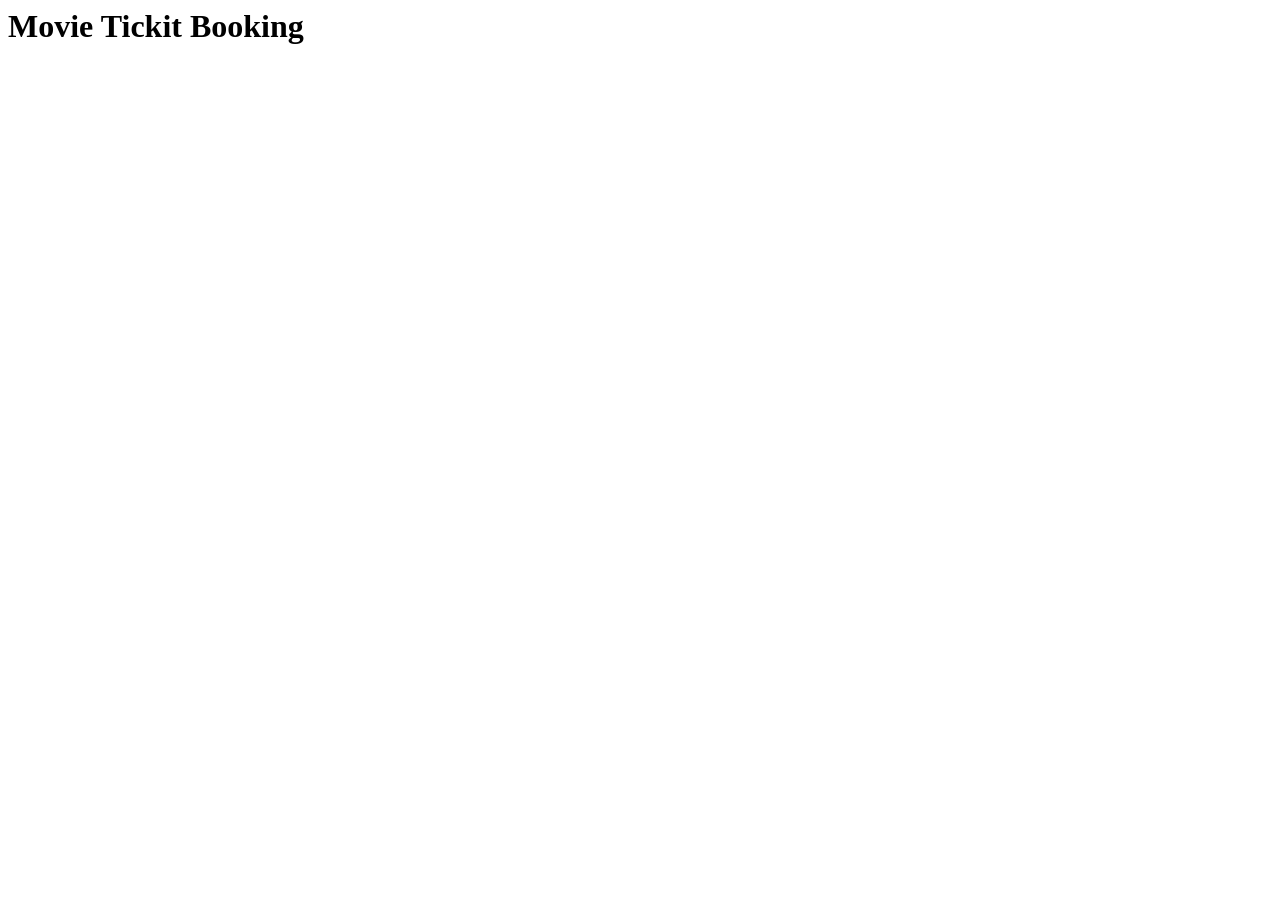
==== index.html @ 7fbd3057 "feat: add movie CRUD functionality" ====
<html lang="en">

<head>
    <meta charset="UTF-8">
    <meta name="viewport" content="width=device-width, initial-scale=1.0">
    <title>Movie</title>
</head>

<body>
    <h1>Movie Tickit Booking</h1>
</body>

</html>
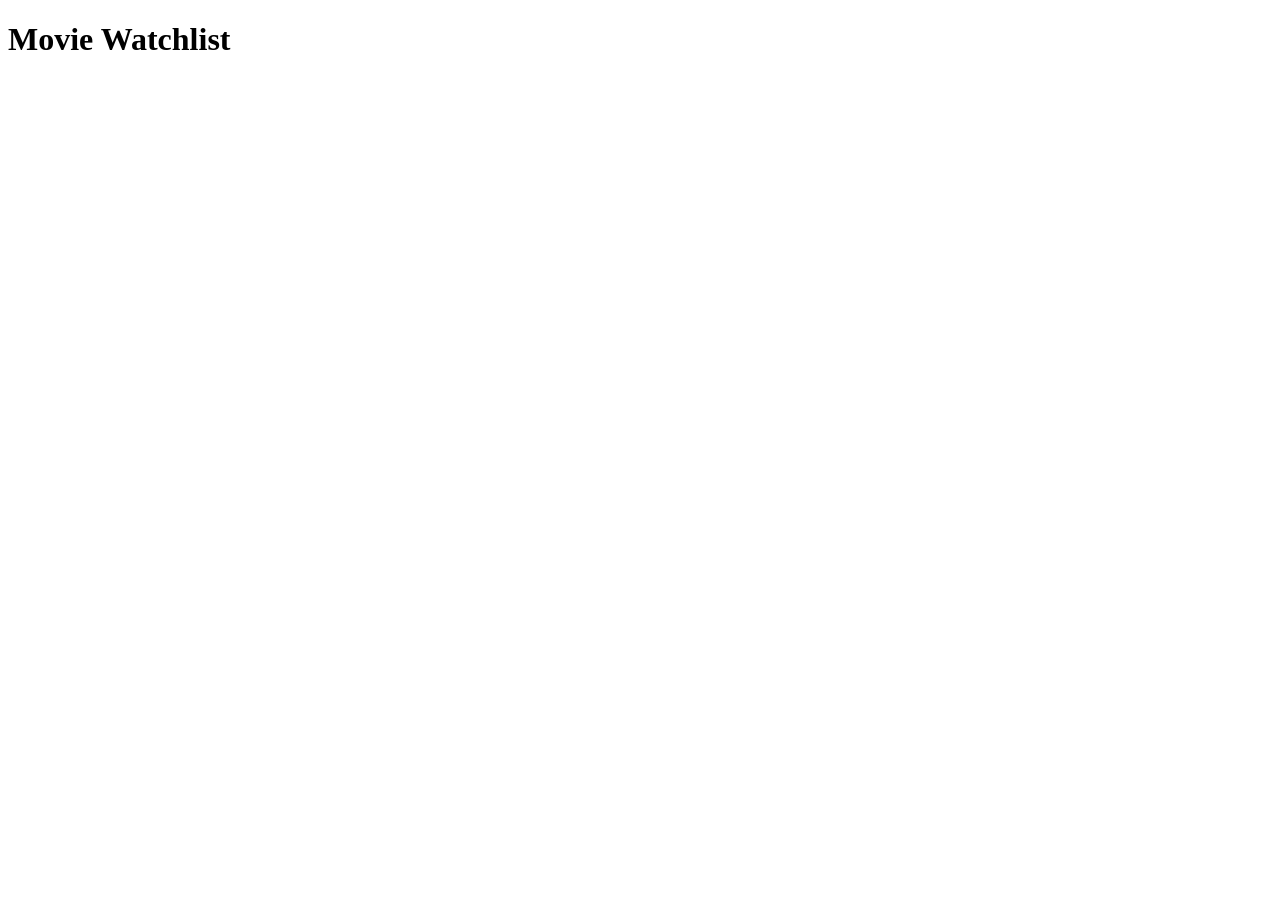
==== commit 41460dd7: "first commit" ====
--- a/index.html
+++ b/index.html
@@ -1,13 +1,11 @@
+<!DOCTYPE html>
 <html lang="en">
-
 <head>
     <meta charset="UTF-8">
     <meta name="viewport" content="width=device-width, initial-scale=1.0">
-    <title>Movie</title>
+    <title>Movie Watchlist</title>
 </head>
-
 <body>
-    <h1>Movie Tickit Booking</h1>
+    <h1>Movie Watchlist</h1>
 </body>
-
 </html>
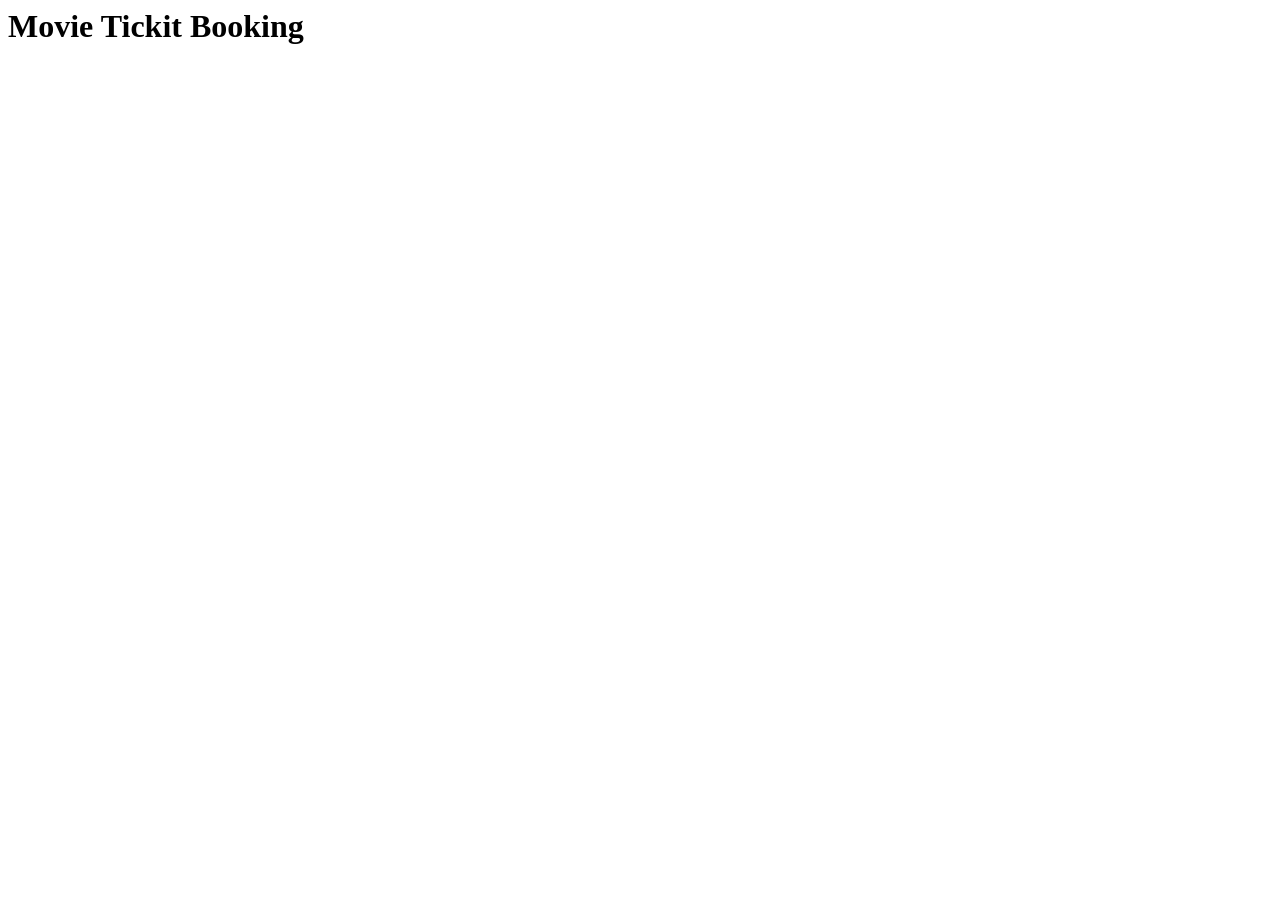
==== commit a8a61e7b: "Merge 7fbd3057b2ae1a97b04423969edee79846fdd41f into 6a3f8449e463da30629bc765eeee30164f5935a0" ====
--- a/index.html
+++ b/index.html
@@ -1,11 +1,13 @@
-<!DOCTYPE html>
 <html lang="en">
+
 <head>
     <meta charset="UTF-8">
     <meta name="viewport" content="width=device-width, initial-scale=1.0">
-    <title>Movie Watchlist</title>
+    <title>Movie</title>
 </head>
+
 <body>
-    <h1>Movie Watchlist</h1>
+    <h1>Movie Tickit Booking</h1>
 </body>
+
 </html>
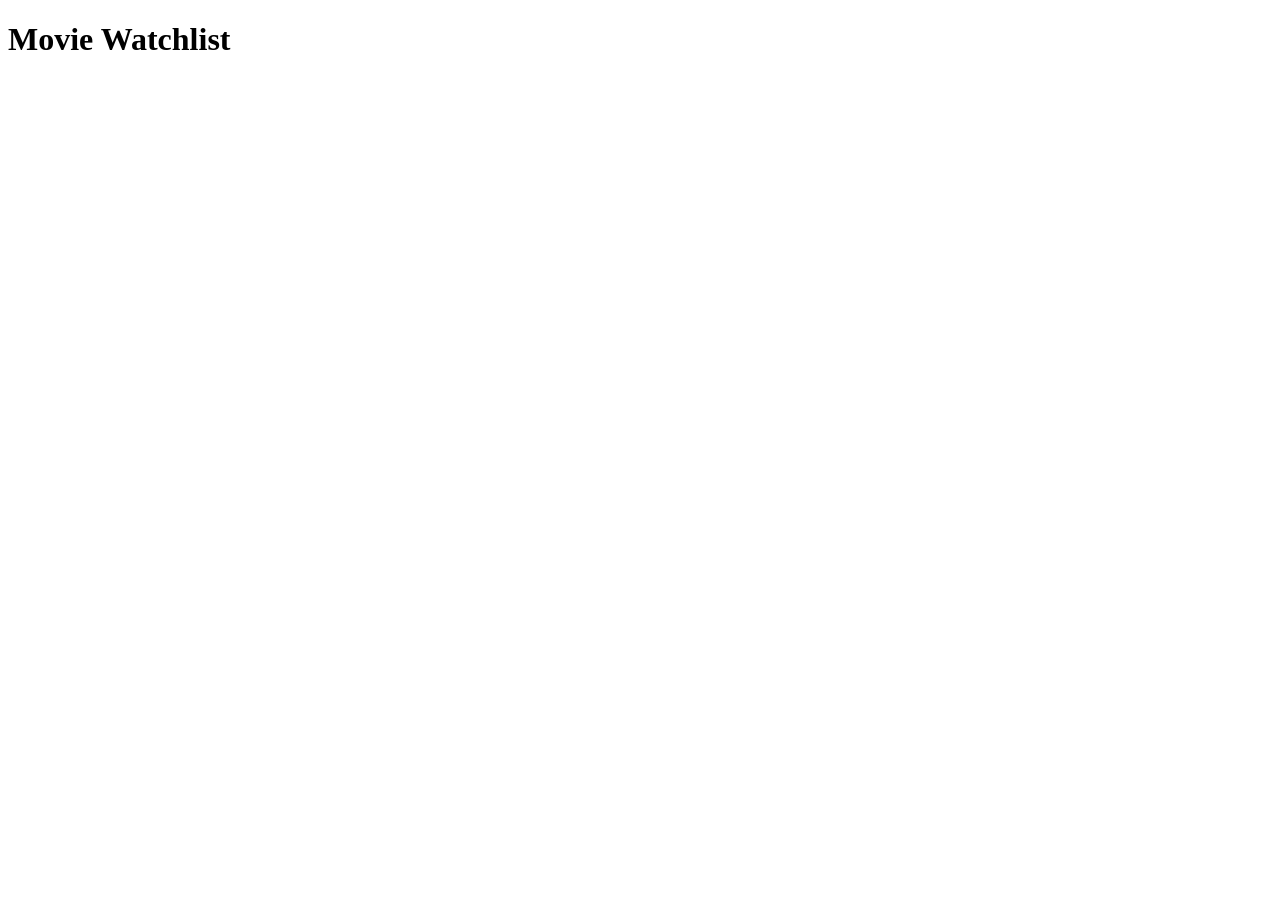
==== commit e1f7b661: "Merge 41460dd758c81c40c3fb4346f113c5dacbe81165 into 6a3f8449e463da30629bc765eeee30164f5935a0" ====
--- a/index.html
+++ b/index.html
@@ -1,13 +1,11 @@
+<!DOCTYPE html>
 <html lang="en">
-
 <head>
     <meta charset="UTF-8">
     <meta name="viewport" content="width=device-width, initial-scale=1.0">
-    <title>Movie</title>
+    <title>Movie Watchlist</title>
 </head>
-
 <body>
-    <h1>Movie Tickit Booking</h1>
+    <h1>Movie Watchlist</h1>
 </body>
-
 </html>
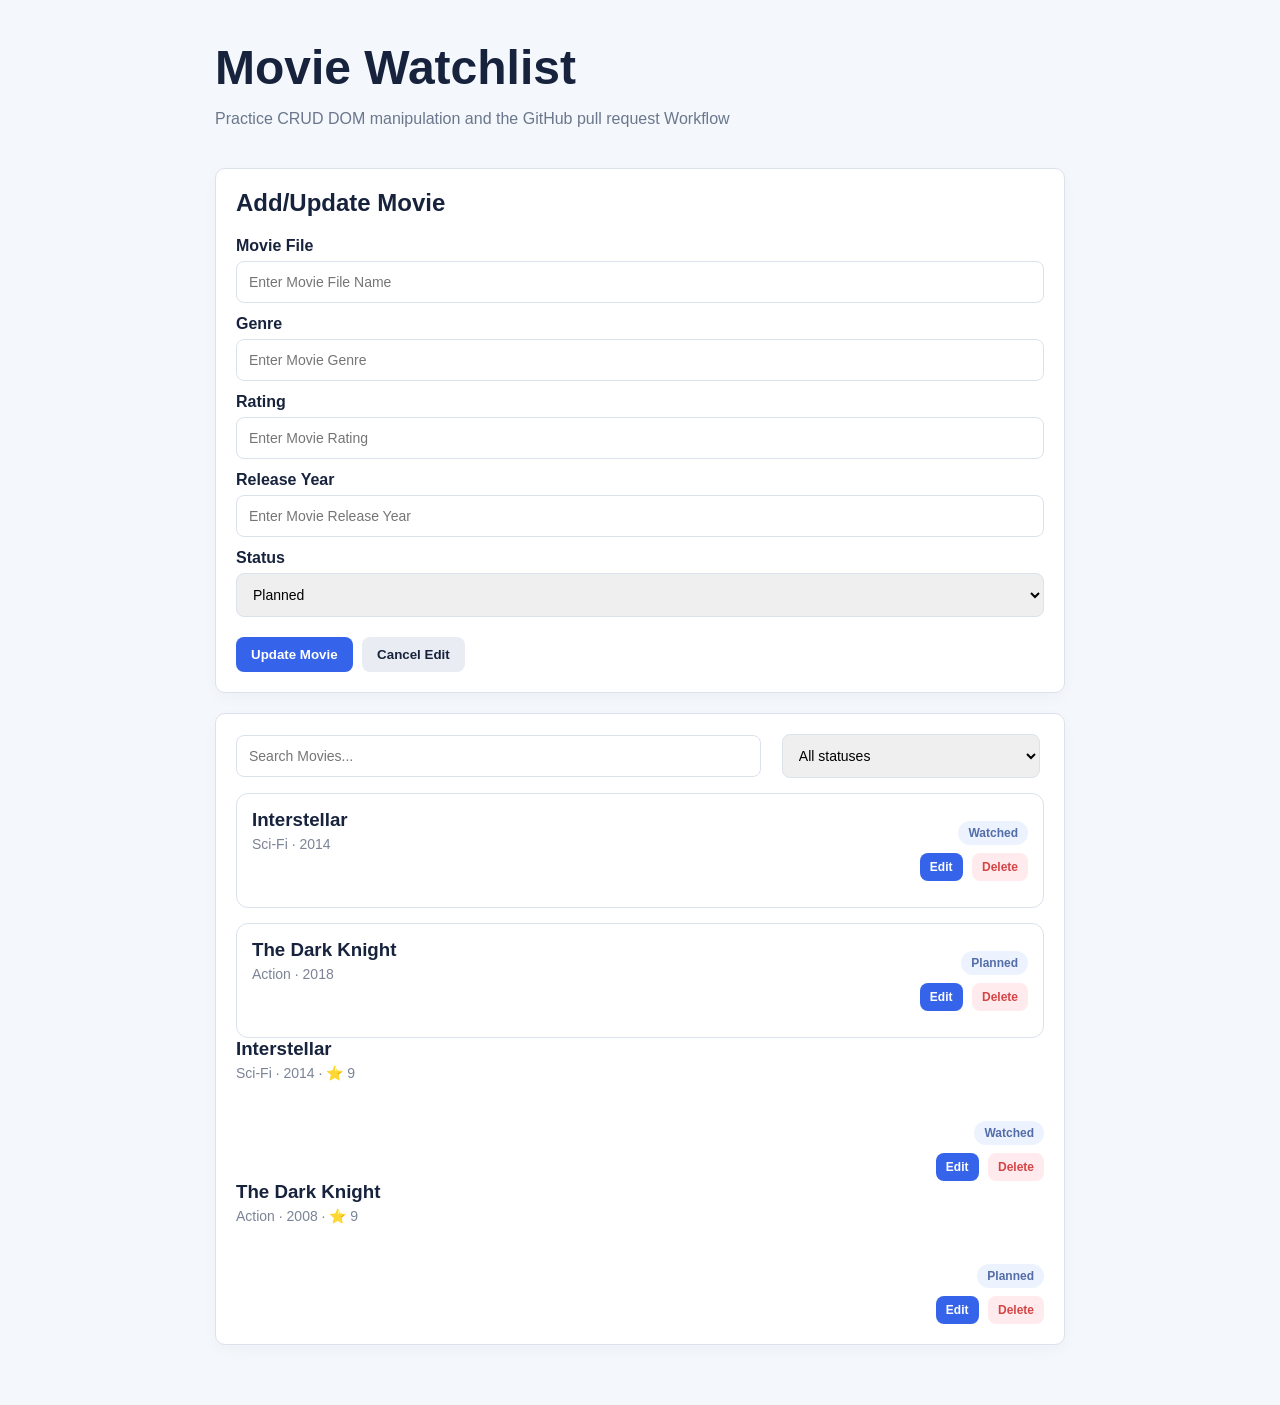
==== commit dc353086: "Feature update" ====
--- a/index.html
+++ b/index.html
@@ -1,11 +1,82 @@
-<!DOCTYPE html>
+<!doctype html>
 <html lang="en">
-<head>
-    <meta charset="UTF-8">
-    <meta name="viewport" content="width=device-width, initial-scale=1.0">
+  <head>
+    <meta charset="UTF-8" />
+    <meta name="viewport" content="width=device-width, initial-scale=1.0" />
     <title>Movie Watchlist</title>
-</head>
-<body>
-    <h1>Movie Watchlist</h1>
-</body>
+    <link rel="stylesheet" href="style.css" />
+  </head>
+  <body>
+    <div class="main">
+      <h1>Movie Watchlist</h1>
+      <p>Practice CRUD DOM manipulation and the GitHub pull request Workflow</p>
+      <div class="box1">
+        <h2>Add/Update Movie</h2>
+
+        <label for="movieFile">Movie File</label>
+        <input type="text" placeholder="Enter Movie File Name" id="movieFile" />
+
+        <label for="movieGenre">Genre</label>
+        <input type="text" placeholder="Enter Movie Genre" id="movieGenre" />
+
+        <label for="movieRating">Rating</label>
+        <input type="text" placeholder="Enter Movie Rating" id="movieRating" />
+
+        <label for="movieYear">Release Year</label>
+        <input
+          type="text"
+          placeholder="Enter Movie Release Year"
+          id="movieYear"
+        />
+
+        <label for="movieStatusSelect">Status</label>
+
+        <select id="movieStatusSelect">
+          <option value="Planned">Planned</option>
+          <option value="Watched">Watched</option>
+        </select>
+
+        <button id="UpdateMovie">Update Movie</button>
+        <button id="cancelEdit">Cancel Edit</button>
+      </div>
+
+      <div class="box2">
+        <input type="text" placeholder="Search Movies..." id="searchMovie" />
+        <select id="Allstatus">
+          <option value="All">All statuses</option>
+          <option value="Planned">Planned</option>
+          <option value="Watched">Watched</option>
+        </select>
+        <div class="Interstellar">
+          <div class="movie-info">
+            <h3>Interstellar</h3>
+            <p>Sci-Fi · 2014</p>
+          </div>
+          <div class="movie-actions">
+            <span class="status">Watched</span>
+            <div class="buttons">
+              <button class="edit-btn">Edit</button>
+              <button class="delete-btn">Delete</button>
+            </div>
+          </div>
+        </div>
+        <div class="TheDarkKnight">
+          <div class="movie-info">
+            <h3>The Dark Knight</h3>
+            <p>Action · 2018</p>
+          </div>
+
+          <div class="movie-actions">
+            <span class="status">Planned</span>
+
+            <div class="buttons">
+              <button class="edit-btn">Edit</button>
+              <button class="delete-btn">Delete</button>
+            </div>
+          </div>
+        </div>
+      </div>
+    </div>
+    <script src="script.js"></script>
+  </body>
 </html>
--- a/style.css
+++ b/style.css
@@ -0,0 +1,146 @@
+* {
+  box-sizing: border-box;
+  margin: 0;
+  padding: 0;
+}
+
+body {
+  font-family: Arial, sans-serif;
+  background: #f4f7fb;
+  color: #17233d;
+  padding: 40px 30px;
+}
+
+.main {
+  max-width: 850px;
+    background: #f4f7fb;
+  border-radius: 15px;
+  /* padding: 40px; */
+  margin: auto;
+}
+
+h1 {
+  font-size: 48px;
+  margin-bottom: 15px;
+}
+
+.main p {
+  color: #6b778c;
+  margin-bottom: 40px;
+}
+
+/* Common box styling */
+.box1,
+.box2 {
+  background: white;
+  border: 1px solid #dce2eb;
+  border-radius: 10px;
+  padding: 20px;
+  margin-bottom: 20px;
+  box-shadow: 0 5px 15px rgba(0, 0, 0, 0.03);
+}
+
+/* Form heading */
+h2 {
+  margin-bottom: 20px;
+}
+
+/* Form labels */
+label {
+  display: block;
+  font-weight: bold;
+  margin: 12px 0 6px;
+}
+
+/* Inputs and Select */
+input,
+select {
+  width: 100%;
+  padding: 12px;
+  border: 1px solid #dce2eb;
+  border-radius: 8px;
+  font-size: 14px;
+  outline: none;
+}
+
+
+/* Form buttons */
+button {
+  border: none;
+  border-radius: 8px;
+  padding: 10px 15px;
+  font-weight: bold;
+  cursor: pointer;
+}
+
+#UpdateMovie {
+  background: #3563e9;
+  color: white;
+  margin-top: 20px;
+}
+
+#cancelEdit {
+  background: #e9edf3;
+  color: #17233d;
+  margin-left: 5px;
+}
+
+.box2 input {
+  width: 65%;
+}
+
+#Allstatus {
+  width: 32%;
+  margin-left: 2%;
+}
+
+.Interstellar,
+.TheDarkKnight {
+  display: flex;
+  justify-content: space-between;
+  align-items: center;
+  border: 1px solid #dce2eb;
+  border-radius: 12px;
+  padding: 15px;
+  margin-top: 15px;
+}
+
+.movie-info h3 {
+  margin-bottom: 5px;
+}
+
+.movie-info p {
+  color: #7a8496;
+  font-size: 14px;
+}
+
+.movie-actions {
+  text-align: right;
+}
+
+.status {
+  display: inline-block;
+  background: #edf2ff;
+  color: #536da8;
+  padding: 5px 10px;
+  border-radius: 15px;
+  font-size: 12px;
+  font-weight: bold;
+  margin-bottom: 8px;
+}
+
+.buttons button {
+  padding: 7px 10px;
+  font-size: 12px;
+}
+
+.edit-btn {
+  background: #3563e9;
+  color: white;
+}
+
+.delete-btn {
+  background: #ffebee;
+  color: #d64545;
+  margin-left: 5px;
+}
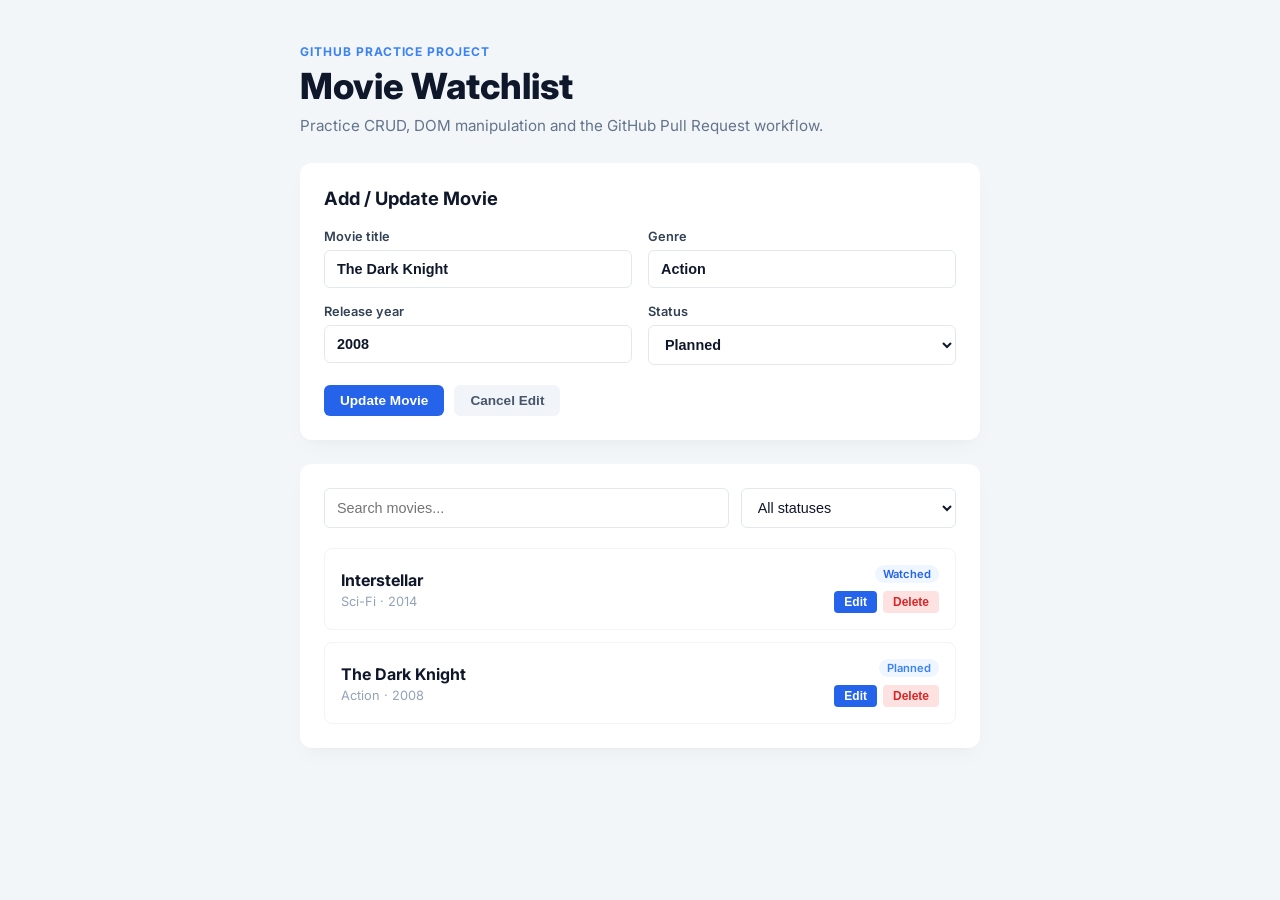
==== commit 380877e7: "Merge 7d48096b1f2679f5f2dfd2c8c18413acb37702eb into 6a3f8449e463da30629bc765eeee30164f5935a0" ====
--- a/index.html
+++ b/index.html
@@ -1,82 +1,109 @@
-<!doctype html>
+<!DOCTYPE html>
 <html lang="en">
-  <head>
-    <meta charset="UTF-8" />
-    <meta name="viewport" content="width=device-width, initial-scale=1.0" />
-    <title>Movie Watchlist</title>
-    <link rel="stylesheet" href="style.css" />
-  </head>
-  <body>
-    <div class="main">
-      <h1>Movie Watchlist</h1>
-      <p>Practice CRUD DOM manipulation and the GitHub pull request Workflow</p>
-      <div class="box1">
-        <h2>Add/Update Movie</h2>
+<head>
+  <meta charset="UTF-8">
+  <meta name="viewport" content="width=device-width, initial-scale=1.0">
+  <title>Movie Watchlist</title>
+  <link rel="stylesheet" href="style.css">
+  <!-- Inter font from Google Fonts for clean typography -->
+  <link href="https://fonts.googleapis.com/css2?family=Inter:wght@400;500;600;700&display=swap" rel="stylesheet">
+</head>
+<body>
 
-        <label for="movieFile">Movie File</label>
-        <input type="text" placeholder="Enter Movie File Name" id="movieFile" />
+  <div class="container">
+    <!-- Header Section -->
+    <header class="header">
+      <span class="sub-title">GITHUB PRACTICE PROJECT</span>
+      <h1 class="main-title">Movie Watchlist</h1>
+      <p class="description">Practice CRUD, DOM manipulation and the GitHub Pull Request workflow.</p>
+    </header>
 
-        <label for="movieGenre">Genre</label>
-        <input type="text" placeholder="Enter Movie Genre" id="movieGenre" />
+    <!-- Form Section: Add / Update Movie -->
+    <section class="card form-card">
+      <h2 class="card-title">Add / Update Movie</h2>
+      <form class="movie-form">
+        <div class="form-grid">
+          
+          <div class="form-group">
+            <label for="title">Movie title</label>
+            <input type="text" id="title" value="The Dark Knight" autocomplete="off">
+          </div>
 
-        <label for="movieRating">Rating</label>
-        <input type="text" placeholder="Enter Movie Rating" id="movieRating" />
+          <div class="form-group">
+            <label for="genre">Genre</label>
+            <input type="text" id="genre" value="Action" autocomplete="off">
+          </div>
 
-        <label for="movieYear">Release Year</label>
-        <input
-          type="text"
-          placeholder="Enter Movie Release Year"
-          id="movieYear"
-        />
+          <div class="form-group">
+            <label for="year">Release year</label>
+            <input type="number" id="year" value="2008">
+          </div>
 
-        <label for="movieStatusSelect">Status</label>
+          <div class="form-group">
+            <label for="status">Status</label>
+            <div class="select-wrapper">
+              <select id="status">
+                <option value="Planned" selected>Planned</option>
+                <option value="Watched">Watched</option>
+              </select>
+            </div>
+          </div>
 
-        <select id="movieStatusSelect">
-          <option value="Planned">Planned</option>
-          <option value="Watched">Watched</option>
+        </div>
+
+        <div class="form-actions">
+          <button type="submit" class="btn btn-primary">Update Movie</button>
+          <button type="button" class="btn btn-secondary">Cancel Edit</button>
+        </div>
+      </form>
+    </section>
+
+    <!-- Watchlist & Filter Section -->
+    <section class="card list-card">
+      <div class="filter-bar">
+        <input type="text" class="search-input" placeholder="Search movies...">
+        <select class="filter-select">
+          <option value="all">All statuses</option>
+          <option value="planned">Planned</option>
+          <option value="watched">Watched</option>
         </select>
-
-        <button id="UpdateMovie">Update Movie</button>
-        <button id="cancelEdit">Cancel Edit</button>
       </div>
 
-      <div class="box2">
-        <input type="text" placeholder="Search Movies..." id="searchMovie" />
-        <select id="Allstatus">
-          <option value="All">All statuses</option>
-          <option value="Planned">Planned</option>
-          <option value="Watched">Watched</option>
-        </select>
-        <div class="Interstellar">
+      <div class="movie-list">
+        
+        <!-- Movie Item 1 -->
+        <div class="movie-item">
           <div class="movie-info">
-            <h3>Interstellar</h3>
-            <p>Sci-Fi · 2014</p>
+            <h3 class="movie-title">Interstellar</h3>
+            <p class="movie-meta">Sci-Fi · 2014</p>
           </div>
           <div class="movie-actions">
-            <span class="status">Watched</span>
-            <div class="buttons">
-              <button class="edit-btn">Edit</button>
-              <button class="delete-btn">Delete</button>
+            <span class="badge badge-watched">Watched</span>
+            <div class="btn-group">
+              <button class="btn-action btn-edit">Edit</button>
+              <button class="btn-action btn-delete">Delete</button>
             </div>
           </div>
         </div>
-        <div class="TheDarkKnight">
+
+        <!-- Movie Item 2 -->
+        <div class="movie-item">
           <div class="movie-info">
-            <h3>The Dark Knight</h3>
-            <p>Action · 2018</p>
+            <h3 class="movie-title">The Dark Knight</h3>
+            <p class="movie-meta">Action · 2008</p>
           </div>
-
           <div class="movie-actions">
-            <span class="status">Planned</span>
-
-            <div class="buttons">
-              <button class="edit-btn">Edit</button>
-              <button class="delete-btn">Delete</button>
+            <span class="badge badge-planned">Planned</span>
+            <div class="btn-group">
+              <button class="btn-action btn-edit">Edit</button>
+              <button class="btn-action btn-delete">Delete</button>
             </div>
           </div>
         </div>
+
       </div>
-    </div>
-    <script src="script.js"></script>
-  </body>
+    </section>
+  </div>
+
+</body>
 </html>
--- a/style.css
+++ b/style.css
@@ -1,3 +1,4 @@
+/* Reset & General Styles */
 * {
   box-sizing: border-box;
   margin: 0;
@@ -5,142 +6,229 @@
 }
 
 body {
-  font-family: Arial, sans-serif;
-  background: #f4f7fb;
-  color: #17233d;
-  padding: 40px 30px;
-}
-
-.main {
-  max-width: 850px;
-    background: #f4f7fb;
-  border-radius: 15px;
-  /* padding: 40px; */
-  margin: auto;
-}
-
-h1 {
-  font-size: 48px;
-  margin-bottom: 15px;
-}
-
-.main p {
-  color: #6b778c;
-  margin-bottom: 40px;
-}
-
-/* Common box styling */
-.box1,
-.box2 {
-  background: white;
-  border: 1px solid #dce2eb;
-  border-radius: 10px;
-  padding: 20px;
+  font-family: 'Inter', -apple-system, BlinkMacSystemFont, sans-serif;
+  background-color: #f3f6f9;
+  color: #1a202c;
+  min-height: 100vh;
+  display: flex;
+  justify-content: center;
+  padding: 40px 20px;
+}
+
+.container {
+  width: 100%;
+  max-width: 680px;
+}
+
+/* Header */
+.header {
+  margin-bottom: 28px;
+}
+
+.sub-title {
+  font-size: 0.75rem;
+  font-weight: 700;
+  letter-spacing: 0.08em;
+  color: #3b82f6;
+  text-transform: uppercase;
+}
+
+.main-title {
+  font-size: 2.25rem;
+  font-weight: 800;
+  color: #0f172a;
+  margin: 4px 0 8px 0;
+}
+
+.description {
+  font-size: 0.95rem;
+  color: #64748b;
+}
+
+/* Base Card Styling */
+.card {
+  background: #ffffff;
+  border-radius: 12px;
+  padding: 24px;
+  margin-bottom: 24px;
+  box-shadow: 0 10px 25px -5px rgba(0, 0, 0, 0.03), 0 8px 10px -6px rgba(0, 0, 0, 0.02);
+}
+
+.card-title {
+  font-size: 1.15rem;
+  font-weight: 700;
+  color: #0f172a;
   margin-bottom: 20px;
-  box-shadow: 0 5px 15px rgba(0, 0, 0, 0.03);
-}
-
-/* Form heading */
-h2 {
+}
+
+/* Form Styles */
+.form-grid {
+  display: grid;
+  grid-template-columns: 1fr 1fr;
+  gap: 16px;
   margin-bottom: 20px;
 }
 
-/* Form labels */
+.form-group {
+  display: flex;
+  flex-direction: column;
+}
+
 label {
-  display: block;
-  font-weight: bold;
-  margin: 12px 0 6px;
-}
-
-/* Inputs and Select */
-input,
-select {
+  font-size: 0.8rem;
+  font-weight: 600;
+  color: #334155;
+  margin-bottom: 6px;
+}
+
+input, select {
   width: 100%;
-  padding: 12px;
-  border: 1px solid #dce2eb;
-  border-radius: 8px;
-  font-size: 14px;
+  padding: 10px 12px;
+  border: 1px solid #e2e8f0;
+  border-radius: 6px;
+  font-size: 0.9rem;
+  font-weight: 600;
+  color: #0f172a;
   outline: none;
-}
-
-
-/* Form buttons */
-button {
+  background-color: #ffffff;
+  transition: border-color 0.15s ease;
+}
+
+input:focus, select:focus {
+  border-color: #2563eb;
+}
+
+.form-actions {
+  display: flex;
+  gap: 10px;
+}
+
+.btn {
+  padding: 8px 16px;
+  border-radius: 6px;
+  font-size: 0.85rem;
+  font-weight: 600;
   border: none;
-  border-radius: 8px;
-  padding: 10px 15px;
-  font-weight: bold;
   cursor: pointer;
-}
-
-#UpdateMovie {
-  background: #3563e9;
-  color: white;
-  margin-top: 20px;
-}
-
-#cancelEdit {
-  background: #e9edf3;
-  color: #17233d;
-  margin-left: 5px;
-}
-
-.box2 input {
-  width: 65%;
-}
-
-#Allstatus {
-  width: 32%;
-  margin-left: 2%;
-}
-
-.Interstellar,
-.TheDarkKnight {
+  transition: background-color 0.15s ease;
+}
+
+.btn-primary {
+  background-color: #2563eb;
+  color: #ffffff;
+}
+
+.btn-primary:hover {
+  background-color: #1d4ed8;
+}
+
+.btn-secondary {
+  background-color: #f1f5f9;
+  color: #475569;
+}
+
+.btn-secondary:hover {
+  background-color: #e2e8f0;
+}
+
+/* Filter & Search Controls */
+.filter-bar {
+  display: flex;
+  gap: 12px;
+  margin-bottom: 20px;
+}
+
+.search-input {
+  flex: 2;
+  font-weight: 400;
+}
+
+.filter-select {
+  flex: 1;
+  font-weight: 500;
+}
+
+/* Movie List */
+.movie-list {
+  display: flex;
+  flex-direction: column;
+  gap: 12px;
+}
+
+.movie-item {
   display: flex;
   justify-content: space-between;
   align-items: center;
-  border: 1px solid #dce2eb;
+  padding: 16px;
+  border: 1px solid #f1f5f9;
+  border-radius: 8px;
+  background-color: #ffffff;
+}
+
+.movie-title {
+  font-size: 1rem;
+  font-weight: 700;
+  color: #0f172a;
+}
+
+.movie-meta {
+  font-size: 0.8rem;
+  color: #94a3b8;
+  margin-top: 4px;
+}
+
+.movie-actions {
+  display: flex;
+  flex-direction: column;
+  align-items: flex-end;
+  gap: 8px;
+}
+
+.badge {
+  font-size: 0.7rem;
+  font-weight: 600;
+  padding: 2px 8px;
   border-radius: 12px;
-  padding: 15px;
-  margin-top: 15px;
-}
-
-.movie-info h3 {
-  margin-bottom: 5px;
-}
-
-.movie-info p {
-  color: #7a8496;
-  font-size: 14px;
-}
-
-.movie-actions {
-  text-align: right;
-}
-
-.status {
-  display: inline-block;
-  background: #edf2ff;
-  color: #536da8;
-  padding: 5px 10px;
-  border-radius: 15px;
-  font-size: 12px;
-  font-weight: bold;
-  margin-bottom: 8px;
-}
-
-.buttons button {
-  padding: 7px 10px;
-  font-size: 12px;
-}
-
-.edit-btn {
-  background: #3563e9;
-  color: white;
-}
-
-.delete-btn {
-  background: #ffebee;
-  color: #d64545;
-  margin-left: 5px;
+}
+
+.badge-watched {
+  color: #2563eb;
+  background-color: #eff6ff;
+}
+
+.badge-planned {
+  color: #3b82f6;
+  background-color: #eff6ff;
+}
+
+.btn-group {
+  display: flex;
+  gap: 6px;
+}
+
+.btn-action {
+  padding: 4px 10px;
+  font-size: 0.75rem;
+  font-weight: 600;
+  border-radius: 4px;
+  border: none;
+  cursor: pointer;
+}
+
+.btn-edit {
+  background-color: #2563eb;
+  color: #ffffff;
+}
+
+.btn-delete {
+  background-color: #fee2e2;
+  color: #dc2626;
+}
+
+.btn-edit:hover {
+  background-color: #1d4ed8;
+}
+
+.btn-delete:hover {
+  background-color: #fca5a5;
 }
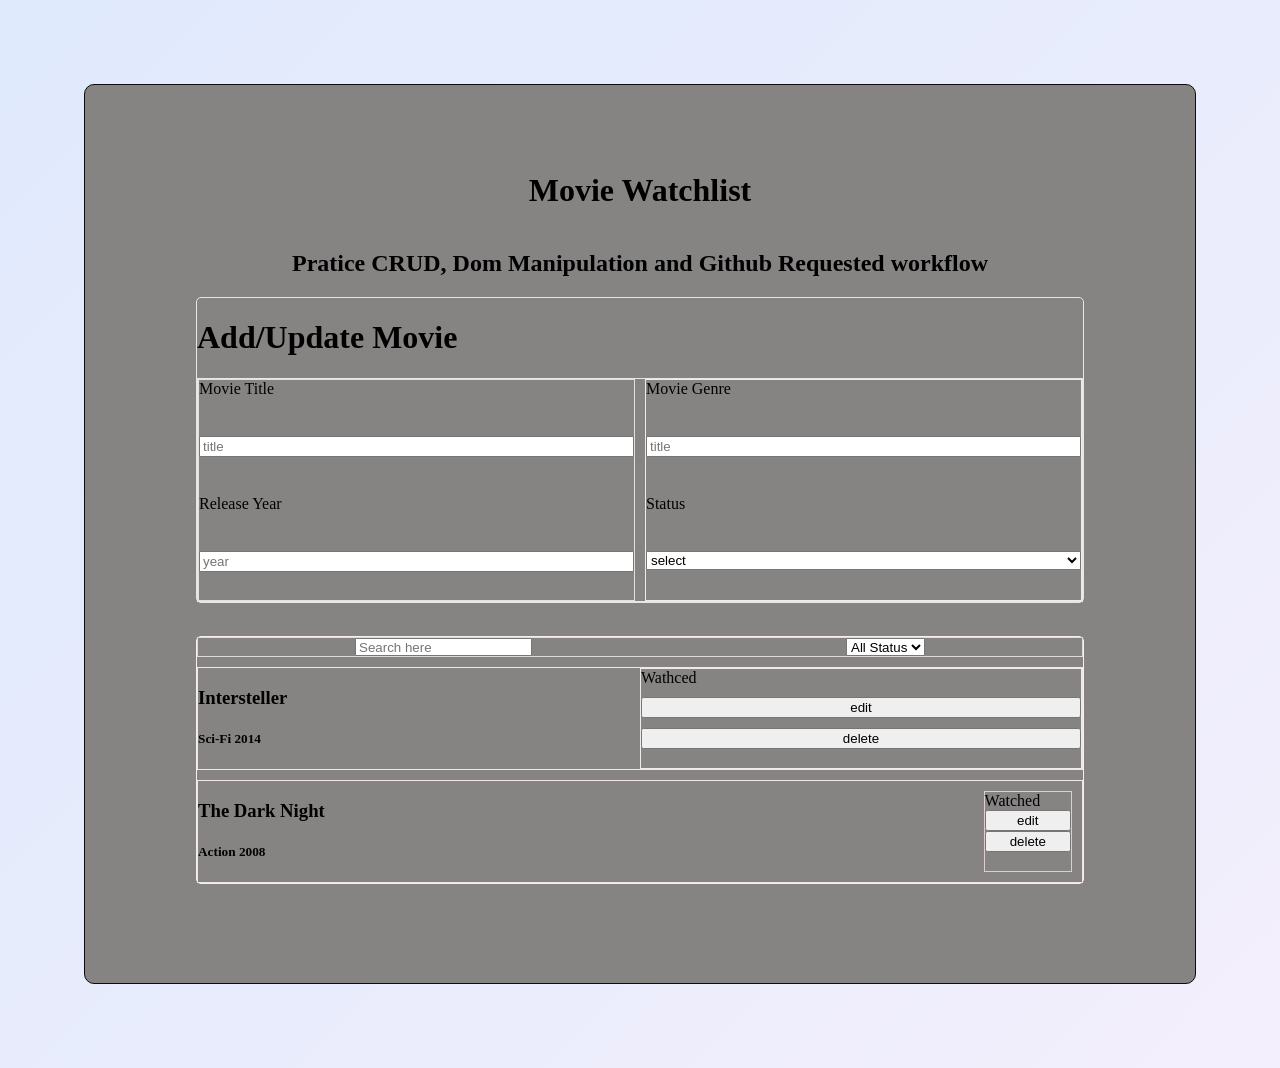
==== commit ebf66ec8: "Merge 5d5ddc1a5c5d383eb82585a100c0b0dae1fc3cc1 into 6a3f8449e463da30629bc765eeee30164f5935a0" ====
--- a/index.html
+++ b/index.html
@@ -1,109 +1,73 @@
 <!DOCTYPE html>
 <html lang="en">
 <head>
-  <meta charset="UTF-8">
-  <meta name="viewport" content="width=device-width, initial-scale=1.0">
-  <title>Movie Watchlist</title>
-  <link rel="stylesheet" href="style.css">
-  <!-- Inter font from Google Fonts for clean typography -->
-  <link href="https://fonts.googleapis.com/css2?family=Inter:wght@400;500;600;700&display=swap" rel="stylesheet">
+    <meta charset="UTF-8">
+    <meta name="viewport" content="width=device-width, initial-scale=1.0">
+    <title>todo part</title>
+    <link rel="stylesheet" href="index.css">
 </head>
 <body>
+    <div class="container">
+        <h1>Movie Watchlist<br></h1>
+            <span><h2>Pratice CRUD, Dom Manipulation and Github Requested workflow</h2></span>
+        <div class="add">
+            <h1>Add/Update Movie</h1>
+            <div class="smallcontainer">
+                <div class="left">
+                    <label>Movie Title</label><br>
+                    <input type="text" placeholder="title"><br>
+                    <label>Release Year</label><br>
+                    <input type="text" placeholder="year"><br>
+                </div>
 
-  <div class="container">
-    <!-- Header Section -->
-    <header class="header">
-      <span class="sub-title">GITHUB PRACTICE PROJECT</span>
-      <h1 class="main-title">Movie Watchlist</h1>
-      <p class="description">Practice CRUD, DOM manipulation and the GitHub Pull Request workflow.</p>
-    </header>
+                <div class="right">
+                    <label>Movie Genre</label><br>
+                    <input type="text" placeholder="title"><br>
+                    <label>Status</label><br>
+                    <select>
+                        <option>select</option>
+                        <option>Planned</option>
+                        <option>Watched</option>
+                    </select>
+                </div>
+            </div>
+        </div>
 
-    <!-- Form Section: Add / Update Movie -->
-    <section class="card form-card">
-      <h2 class="card-title">Add / Update Movie</h2>
-      <form class="movie-form">
-        <div class="form-grid">
-          
-          <div class="form-group">
-            <label for="title">Movie title</label>
-            <input type="text" id="title" value="The Dark Knight" autocomplete="off">
-          </div>
+        <div class="history">
+            <div class="div1">
+                <input type="text" placeholder="Search here">
+                <select>
+                    <option>All Status</option>
+                </select>
+            </div>
+            <div class="div2">
+                <div>
+                    <h3>Intersteller</h3>
+                    <span><h5>Sci-Fi  2014</h5></span>
+                </div>
+                <div class="right">
+                    <label> Wathced</label>
+                    <button>edit</button>
+                    <button>delete</button>
+                </div>
 
-          <div class="form-group">
-            <label for="genre">Genre</label>
-            <input type="text" id="genre" value="Action" autocomplete="off">
-          </div>
 
-          <div class="form-group">
-            <label for="year">Release year</label>
-            <input type="number" id="year" value="2008">
-          </div>
+            </div>
+            <div class="div2">
+                <div>
+                    <h3>The Dark Night</h3>
+                    <span><h5>Action  2008</h5></span>
+                </div>
 
-          <div class="form-group">
-            <label for="status">Status</label>
-            <div class="select-wrapper">
-              <select id="status">
-                <option value="Planned" selected>Planned</option>
-                <option value="Watched">Watched</option>
-              </select>
+                <div class="righta">
+                    <label> Watched</label>
+                    <button>edit</button>
+                    <button>delete</button>
+                </div>
+                
             </div>
-          </div>
 
         </div>
-
-        <div class="form-actions">
-          <button type="submit" class="btn btn-primary">Update Movie</button>
-          <button type="button" class="btn btn-secondary">Cancel Edit</button>
-        </div>
-      </form>
-    </section>
-
-    <!-- Watchlist & Filter Section -->
-    <section class="card list-card">
-      <div class="filter-bar">
-        <input type="text" class="search-input" placeholder="Search movies...">
-        <select class="filter-select">
-          <option value="all">All statuses</option>
-          <option value="planned">Planned</option>
-          <option value="watched">Watched</option>
-        </select>
-      </div>
-
-      <div class="movie-list">
-        
-        <!-- Movie Item 1 -->
-        <div class="movie-item">
-          <div class="movie-info">
-            <h3 class="movie-title">Interstellar</h3>
-            <p class="movie-meta">Sci-Fi · 2014</p>
-          </div>
-          <div class="movie-actions">
-            <span class="badge badge-watched">Watched</span>
-            <div class="btn-group">
-              <button class="btn-action btn-edit">Edit</button>
-              <button class="btn-action btn-delete">Delete</button>
-            </div>
-          </div>
-        </div>
-
-        <!-- Movie Item 2 -->
-        <div class="movie-item">
-          <div class="movie-info">
-            <h3 class="movie-title">The Dark Knight</h3>
-            <p class="movie-meta">Action · 2008</p>
-          </div>
-          <div class="movie-actions">
-            <span class="badge badge-planned">Planned</span>
-            <div class="btn-group">
-              <button class="btn-action btn-edit">Edit</button>
-              <button class="btn-action btn-delete">Delete</button>
-            </div>
-          </div>
-        </div>
-
-      </div>
-    </section>
-  </div>
-
+    </div>
 </body>
 </html>
--- a/index.css
+++ b/index.css
@@ -0,0 +1,91 @@
+* {
+    box-sizing: border-box;
+}
+
+body {
+    padding: 5%;
+    margin: 20px;
+    background-image: linear-gradient(135deg, #e0eafd 0%, #e8ecfc 50%, #f4effc 100%);
+}
+
+.container {
+    border: 1px solid rgb(12, 12, 12);
+    min-height: 100vh;
+    width: 100%;
+    background-color: rgb(134, 131, 131);
+    border-radius: 10px;
+    display: flex;
+    flex-direction: column;
+    justify-content: center;
+    align-items: center;
+}
+
+.add {
+    border: 1px solid rgb(234, 229, 229);
+    width: 80%;
+    border-radius: 5px;
+    display: flex;
+    flex-direction: column;
+}
+
+.history {
+    border: 1px solid rgb(248, 238, 238);
+    width: 80%;
+    margin: 3%;
+    gap: 10px;
+    border-radius: 5px;
+    display: flex;
+    flex-direction: column;
+}
+
+.smallcontainer {
+    display: flex;
+    flex-direction: row;
+    border: 1px solid rgb(236, 229, 229);
+    width: 100%;
+    gap: 10px;
+}
+
+.left {
+    display: flex;
+    flex-direction: column;
+    justify-content: flex-start;
+    gap: 10px;
+    width: 50%;
+    border: 1px solid rgb(228, 222, 222);
+}
+
+.right {
+    display: flex;
+    flex-direction: column;
+    justify-content: flex-start;
+    gap: 10px;
+    width: 50%;
+    border: 1px solid rgb(241, 234, 234);
+}
+
+.div1 {
+    border: 1px solid rgb(226, 217, 217);
+    display: flex;
+    flex-direction: row;
+    justify-content: space-around;
+    width: 100%;
+    height: 20px;
+} 
+
+.div2 {
+    border: 1px solid rgb(241, 229, 229);
+    width: 100%;
+    display: flex;
+    flex-direction: row;
+    justify-content: space-between;
+}
+
+.righta {
+    border: 1px solid rgb(223, 205, 205);
+    display: flex;
+    flex-direction: column;
+    /* height: 10%; */
+    width: 10%;
+    margin: 10px;
+}
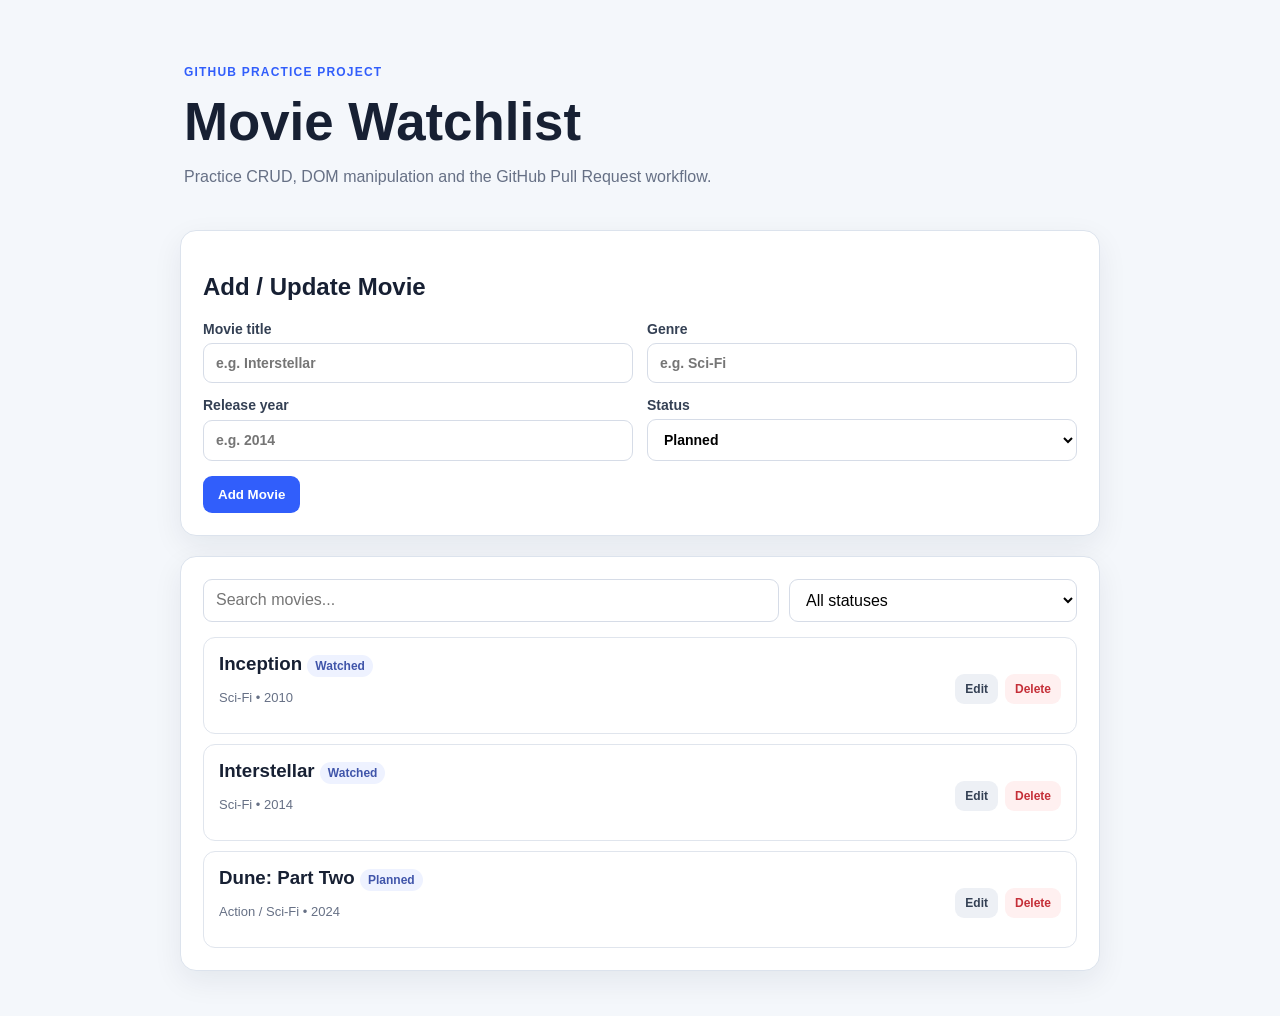
==== commit 55d580e1: "Merge e400e00763367efd6e069fc30e3ea3309387af99 into 6a3f8449e463da30629bc765eeee30164f5935a0" ====
--- a/index.html
+++ b/index.html
@@ -1,73 +1,84 @@
-<!DOCTYPE html>
+<!doctype html>
 <html lang="en">
-<head>
-    <meta charset="UTF-8">
-    <meta name="viewport" content="width=device-width, initial-scale=1.0">
-    <title>todo part</title>
-    <link rel="stylesheet" href="index.css">
-</head>
-<body>
-    <div class="container">
-        <h1>Movie Watchlist<br></h1>
-            <span><h2>Pratice CRUD, Dom Manipulation and Github Requested workflow</h2></span>
-        <div class="add">
-            <h1>Add/Update Movie</h1>
-            <div class="smallcontainer">
-                <div class="left">
-                    <label>Movie Title</label><br>
-                    <input type="text" placeholder="title"><br>
-                    <label>Release Year</label><br>
-                    <input type="text" placeholder="year"><br>
-                </div>
+  <head>
+    <meta charset="UTF-8" />
+    <meta name="viewport" content="width=device-width, initial-scale=1.0" />
+    <title>Movie Watchlist</title>
+    <link rel="stylesheet" href="style.css" />
+    <script src="script.js" defer></script>
+  </head>
+  <body>
+    <main class="app">
+      <header>
+        <p class="eyebrow">GitHub Practice Project</p>
+        <h1>Movie Watchlist</h1>
+        <p>
+          Practice CRUD, DOM manipulation and the GitHub Pull Request workflow.
+        </p>
+      </header>
 
-                <div class="right">
-                    <label>Movie Genre</label><br>
-                    <input type="text" placeholder="title"><br>
-                    <label>Status</label><br>
-                    <select>
-                        <option>select</option>
-                        <option>Planned</option>
-                        <option>Watched</option>
-                    </select>
-                </div>
-            </div>
+      <section class="panel">
+        <h2>Add / Update Movie</h2>
+        <form id="movieForm">
+          <input type="hidden" id="movieId" />
+          <div class="form-grid">
+            <label
+              >Movie title
+              <input
+                id="title"
+                required
+                maxlength="80"
+                placeholder="e.g. Interstellar"
+              />
+            </label>
+            <label
+              >Genre
+              <input
+                id="genre"
+                required
+                maxlength="40"
+                placeholder="e.g. Sci-Fi"
+              />
+            </label>
+            <label
+              >Release year
+              <input
+                id="year"
+                type="number"
+                min="1888"
+                max="2100"
+                required
+                placeholder="e.g. 2014"
+              />
+            </label>
+            <label
+              >Status
+              <select id="status">
+                <option value="Planned">Planned</option>
+                <option value="Watched">Watched</option>
+              </select>
+            </label>
+          </div>
+          <div class="actions">
+            <button type="submit" id="submitButton">Add Movie</button>
+            <button type="button" id="cancelButton" class="secondary" hidden>
+              Cancel Edit
+            </button>
+          </div>
+        </form>
+      </section>
+
+      <section class="panel">
+        <div class="toolbar">
+          <input id="search" type="search" placeholder="Search movies..." />
+          <select id="filter">
+            <option value="All">All statuses</option>
+            <option value="Planned">Planned</option>
+            <option value="Watched">Watched</option>
+          </select>
         </div>
-
-        <div class="history">
-            <div class="div1">
-                <input type="text" placeholder="Search here">
-                <select>
-                    <option>All Status</option>
-                </select>
-            </div>
-            <div class="div2">
-                <div>
-                    <h3>Intersteller</h3>
-                    <span><h5>Sci-Fi  2014</h5></span>
-                </div>
-                <div class="right">
-                    <label> Wathced</label>
-                    <button>edit</button>
-                    <button>delete</button>
-                </div>
-
-
-            </div>
-            <div class="div2">
-                <div>
-                    <h3>The Dark Night</h3>
-                    <span><h5>Action  2008</h5></span>
-                </div>
-
-                <div class="righta">
-                    <label> Watched</label>
-                    <button>edit</button>
-                    <button>delete</button>
-                </div>
-                
-            </div>
-
-        </div>
-    </div>
-</body>
-</html>+        <div id="movieList" class="movie-list"></div>
+      </section>
+    </main>
+  </body>
+</html>
--- a/style.css
+++ b/style.css
@@ -0,0 +1,173 @@
+* {
+  box-sizing: border-box;
+}
+
+body {
+  margin: 0;
+  background: #f4f7fb;
+  color: #172033;
+  font-family: Arial, sans-serif;
+}
+
+.app {
+  width: min(920px, calc(100% - 28px));
+  margin: 45px auto;
+  display: grid;
+  gap: 20px;
+}
+
+header {
+  padding: 8px 4px;
+}
+
+.eyebrow {
+  color: #315efb;
+  font-weight: 700;
+  text-transform: uppercase;
+  letter-spacing: 0.1em;
+  font-size: 12px;
+}
+
+h1 {
+  margin: 0 0 8px;
+  font-size: clamp(2rem, 5vw, 3.3rem);
+}
+
+header p:last-child {
+  color: #667085;
+}
+
+.panel {
+  background: #fff;
+  border: 1px solid #dce3ed;
+  border-radius: 16px;
+  padding: 22px;
+  box-shadow: 0 10px 30px rgba(20, 35, 60, 0.07);
+}
+
+.form-grid {
+  display: grid;
+  grid-template-columns: repeat(2, 1fr);
+  gap: 14px;
+}
+
+label {
+  display: grid;
+  gap: 6px;
+  font-size: 14px;
+  font-weight: 700;
+  color: #344054;
+}
+
+input,
+select {
+  width: 100%;
+  padding: 11px 12px;
+  border: 1px solid #d6dce7;
+  border-radius: 9px;
+  font: inherit;
+  background: #fff;
+}
+
+.actions {
+  display: flex;
+  gap: 9px;
+  margin-top: 15px;
+}
+
+button {
+  border: 0;
+  border-radius: 9px;
+  padding: 11px 15px;
+  background: #315efb;
+  color: white;
+  font-weight: 700;
+  cursor: pointer;
+}
+
+button.secondary {
+  background: #edf0f5;
+  color: #344054;
+}
+
+.toolbar {
+  display: grid;
+  grid-template-columns: 2fr 1fr;
+  gap: 10px;
+  margin-bottom: 15px;
+}
+
+.movie-list {
+  display: grid;
+  gap: 10px;
+}
+
+.movie {
+  border: 1px solid #e0e5ed;
+  border-radius: 12px;
+  padding: 15px;
+  display: flex;
+  justify-content: space-between;
+  gap: 15px;
+  align-items: center;
+}
+
+.movie h3 {
+  margin: 0 0 4px;
+}
+
+.meta {
+  color: #667085;
+  font-size: 13px;
+}
+
+.badge {
+  display: inline-block;
+  padding: 4px 8px;
+  border-radius: 999px;
+  background: #eef2ff;
+  color: #4055aa;
+  font-size: 12px;
+  font-weight: 700;
+}
+
+.movie-actions {
+  display: flex;
+  gap: 7px;
+  margin-top: 8px;
+
+}
+.movie-actions button {
+  padding: 8px 10px;
+  font-size: 12px;
+}
+
+.movie-actions .delete {
+  background: #fff0f0;
+  color: #c52f38;
+}
+
+.empty {
+  text-align: center;
+  padding: 35px;
+  color: #667085;
+  border: 1px dashed #ccd4e0;
+  border-radius: 12px;
+}
+
+@media (max-width: 650px) {
+  .form-grid,
+  .toolbar {
+    grid-template-columns: 1fr;
+  }
+  .movie {
+    align-items: flex-start;
+    flex-direction: column;
+  }
+  .movie-actions {
+    width: 100%;
+  }
+  .movie-actions button {
+    flex: 1;
+  }
+}
